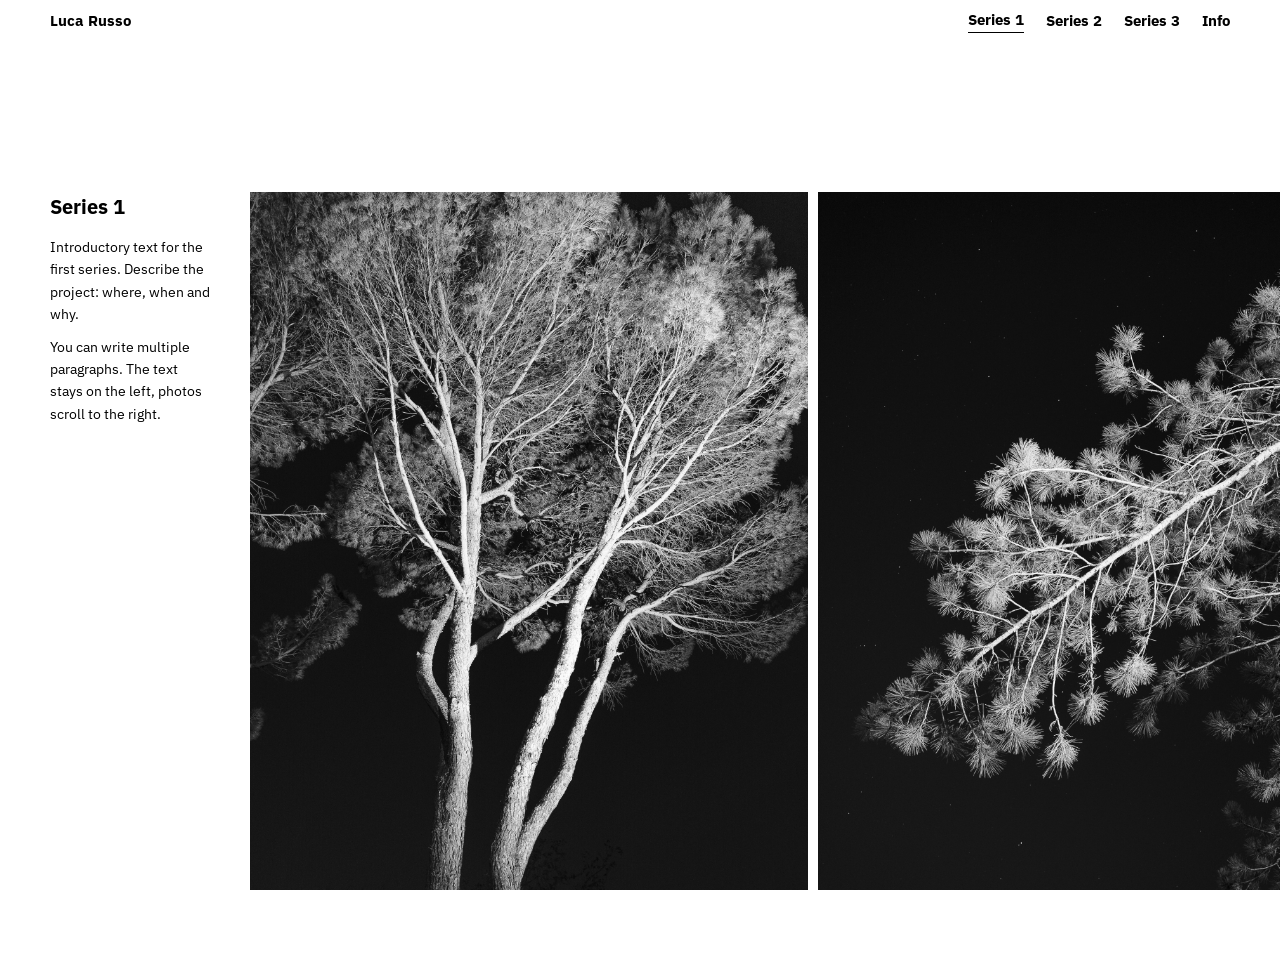
==== index.html @ ba155c57 "First commit" ====
<!DOCTYPE html>
<html lang="en">
<head>
  <meta charset="UTF-8">
  <meta name="viewport" content="width=device-width, initial-scale=1.0">
  <title>Portfolio</title>
  <link rel="icon" id="site-favicon" href="images/favicon.png">
  <link rel="stylesheet" href="css/style.css">
</head>
<body>
  <header data-header></header>
  <div class="page-body" id="page-body"></div>
  <script src="config.js"></script>
  <script src="js/portfolio.js"></script>
  <script>
    document.addEventListener('DOMContentLoaded', () => {
      const serie = PORTFOLIO_CONFIG.series[0];
      document.title = PORTFOLIO_CONFIG.photographer.name;
      buildHeader(serie.id);
      document.getElementById('page-body').innerHTML = buildSerie(serie);
    });
  </script>
</body>
</html>
---- css/style.css ----
@import url('https://fonts.googleapis.com/css2?family=IBM+Plex+Sans:wght@400;700&family=IBM+Plex+Mono:wght@400&display=swap');

*, *::before, *::after { box-sizing: border-box; margin: 0; padding: 0; }

:root {
  --bg:    #ffffff;
  --fg:    #000000;
  --muted: #888888;
  --font:  'IBM Plex Sans', Helvetica Neue, Arial, sans-serif;
  --mono:  'IBM Plex Mono', monospace;

  --header-h: 42px;

  /* Set by JS from config.js */
  --pad:                50px;
  --content-top-margin: 150px;   /* default; JS overrides via _applyViewportProps */
  --text-col-w:         200px;
  --text-margin-right:  40px;
  --text-margin-bottom: 0px;
  --photo-h:            780px;
  --photo-gap:          18px;
  --fs-nav:             15px;
  --fs-title:           20px;
  --fs-body:            14px;
  --fs-caption:         12px;
  --fs-info-links:      14px;
}

html { font-size: 16px; }
body { background: var(--bg); color: var(--fg); font-family: var(--font); font-weight: 400; line-height: 1.5; overflow-x: hidden; }
a { color: inherit; text-decoration: none; }
img { display: block; }

/* ── HEADER ──────────────────────────────────────────────── */
header {
  position: fixed;
  top: 0; left: 0; right: 0;
  height: var(--header-h);
  background: var(--bg);
  display: flex;
  align-items: center;
  justify-content: space-between;
  padding: 0 var(--pad);
  z-index: 100;
}
.site-name { font-weight: 700; font-size: var(--fs-nav); white-space: nowrap; flex-shrink: 0; }
.site-name a { color: var(--fg); }
nav { display: flex; gap: 22px; align-items: center; flex-shrink: 0; }
nav a { font-weight: 700; font-size: var(--fs-nav); white-space: nowrap; }
nav a.active { border-bottom: 1px solid var(--fg); }

/* ── PAGE BODY ───────────────────────────────────────────── */
.page-body {
  padding-top: calc(var(--header-h) + var(--content-top-margin));
  padding-bottom: 4rem;
}

/* ── TEXT COLUMN ─────────────────────────────────────────── */
.text-col,
.text-col-grid,
.about-text {
  flex: 0 0 var(--text-col-w);
  padding-right: var(--text-margin-right);
  padding-bottom: var(--text-margin-bottom);
}
.text-col h1,
.text-col-grid h1 { font-weight: 700; font-size: var(--fs-title); margin-bottom: 14px; }
.text-col p,
.text-col-grid p,
.about-text p { font-size: var(--fs-body); line-height: 1.6; margin-bottom: 10px; }
.text-col p:last-child,
.text-col-grid p:last-child,
.about-text p:last-child { margin-bottom: 0; }

/* ── HORIZONTAL SERIES ───────────────────────────────────── */
.series-row {
  display: flex;
  flex-wrap: nowrap;
  align-items: flex-start;
  overflow-x: auto;
  overflow-y: visible;
  scrollbar-width: none;
  -ms-overflow-style: none;
  padding-left: var(--pad);
  padding-right: var(--pad);
}
.series-row::-webkit-scrollbar { display: none; }

.photos-horizontal {
  display: flex;
  flex-wrap: nowrap;
  align-items: flex-start;
  gap: var(--photo-gap);
}
.photos-horizontal .photo-wrap { flex: 0 0 auto; }
.photos-horizontal .photo-wrap img {
  height: var(--photo-h);
  /* Prevent photos from ever overflowing the viewport vertically.
     Works on ALL devices without pointer or JS detection.
     vh fallback: subtracts 60px for browser chrome that old 100vh ignores.
     svh (Safari 15.4+, Chrome 108+): always the minimum visible area.
     max-height is a safety ceiling — on large desktop screens where
     photo-h is already smaller, these have zero effect. */
  max-height: calc(100vh  - var(--header-h) - var(--content-top-margin) - 60px);
  max-height: calc(100svh - var(--header-h) - var(--content-top-margin) - 10px);
  width: auto;
  max-width: none;
  display: block;
  background: #e8e8e8;
}

/* ── VERTICAL SERIES ─────────────────────────────────────── */
.series-vertical-wrap {
  display: flex;
  flex-wrap: nowrap;
  align-items: flex-start;
  padding-left: var(--pad);
  padding-right: var(--pad);
}
.photos-vertical {
  flex: 1 1 0;
  min-width: 0;
  display: flex;
  flex-direction: column;
  gap: var(--photo-gap);
}
.photos-vertical .vertical-photo img {
  max-width: 100%;
  background: #e8e8e8;
  display: block;
}

/* ── GRID SERIES ─────────────────────────────────────────── */
.series-grid-wrap {
  display: flex;
  flex-wrap: nowrap;
  align-items: flex-start;
  padding-left: var(--pad);
  padding-right: var(--pad);
}
.photos-grid {
  flex: 1 1 0;
  min-width: 0;
  display: flex;
  flex-direction: column;
  gap: var(--photo-gap);
}
.grid-row {
  display: flex;
  flex-direction: row;
  gap: var(--photo-gap);
  align-items: flex-start;
}
.grid-row .grid-photo { min-width: 0; box-sizing: border-box; }

/* ── SHARED ──────────────────────────────────────────────── */
.photo-wrap { cursor: default; }
.photo-caption {
  font-size: var(--fs-caption);
  color: var(--muted);
  margin-top: 5px;
  font-family: var(--mono);
}

/* ── ABOUT / INFO ────────────────────────────────────────── */

/* Random quote — centered, shown below the about block */
.info-quote {
  width: 100%;
  padding: 4rem var(--pad) 4rem;
  text-align: center;
  font-size: var(--fs-info-quote, 22px);
  line-height: 1.5;
}

.about-wrap { display: flex; align-items: flex-start; padding: 0 var(--pad); }
.about-photo {
  max-height: var(--photo-h);
  width: auto;
  max-width: 100%;
  background: #e8e8e8;
}
.about-links { margin-top: 20px; display: flex; flex-direction: column; gap: 5px; }
.about-links a { font-size: var(--fs-info-links); font-weight: 700; }

/* ═══════════════════════════════════════════════════════════
   RESPONSIVE
   ─────────────────────────────────────────────────────────
   pointer: coarse  = touch device (phone or tablet, any size)
   pointer: fine    = desktop/laptop with mouse (not affected)

   Touch landscape:
     → top margin 10px, pad 22px
     → horizontal photos fill viewport height (via min() in base)
     → vertical photos fill full screen width
     → grid: text above, 2 photos per row (configurable in future)

   Touch portrait (any size, pointer:coarse):
     → all layouts stack, text above photos
     → top margin 10px

   Phone portrait (≤ 640px, fine-grained):
     → 1 photo per row in grid, compact navbar
   ═══════════════════════════════════════════════════════════ */

/* ── Touch landscape: all phones + tablets in landscape ─── */
@media (orientation: landscape) and (pointer: coarse) {
  :root { --pad: 22px; }  /* margin set by JS */

  /* Horizontal layout must not scroll vertically.
     padding-bottom on .page-body pushes total height beyond viewport. */
  .page-body { padding-bottom: 0; }

  /* Horizontal photo height is handled in base CSS (min + dvh).
     --content-top-margin: 10px above gives photos more room on coarse-pointer devices. */

  /* Vertical photos: full screen width (override inline w-fraction) */
  .photos-vertical .vertical-photo { width: 100% !important; }
  .photos-vertical .vertical-photo img {
    width: 100% !important;
    height: auto !important;
  }

  /* Grid: text above; each row keeps its photos side-by-side, scaled to fit width */
  .series-grid-wrap { flex-direction: column; }
  .text-col-grid {
    flex: none; width: 100%;
    padding-right: 0; padding-bottom: 20px;
  }
  /* Each photo in a row shares the width equally (flex: 1 1 0) */
  .grid-photo {
    flex: 1 1 0 !important;
    min-width: 0 !important;
  }
  .grid-photo img { width: 100% !important; height: auto !important; }
}

/* ── Touch portrait: all phones + tablets in portrait ──────── */
@media (orientation: portrait) and (pointer: coarse) {
  :root { --pad: 22px; }  /* margin set by JS */

  /* Horizontal → vertical stack */
  .series-row { flex-direction: column; overflow-x: visible; }
  .text-col {
    flex: none; width: 100%;
    padding-right: 0; padding-bottom: 20px;
  }
  .photos-horizontal { flex-direction: column; width: 100%; overflow-x: visible; }
  .photos-horizontal .photo-wrap { flex: none; width: 100%; }
  .photos-horizontal .photo-wrap img {
    width: 100% !important;
    height: auto !important;
    max-width: none;
  }

  /* Vertical → text above, all photos full width */
  .series-vertical-wrap { flex-direction: column; }
  .series-vertical-wrap .text-col {
    flex: none; width: 100%;
    padding-right: 0; padding-bottom: 20px;
  }
  .photos-vertical .vertical-photo { width: 100% !important; }
  .photos-vertical .vertical-photo img {
    width: 100% !important;
    height: auto !important;
  }

  /* Grid → text above, 2 photos per row, natural ratio */
  .series-grid-wrap { flex-direction: column; }
  .text-col-grid {
    flex: none; width: 100%;
    padding-right: 0; padding-bottom: 20px;
  }
  .grid-row { flex-wrap: wrap; }
  .grid-photo {
    flex: 0 0 calc(50% - var(--photo-gap) / 2) !important;
    min-width: 0;
  }
  .grid-photo img { width: 100% !important; height: auto !important; }

  /* About */
  .about-wrap { flex-direction: column; gap: 20px; }
  .about-text { flex: none; width: 100%; padding-right: 0; }
}

/* ── Portrait ≤ 640px: phone portrait ───────────────────── */
@media (max-width: 640px) and (orientation: portrait) {
  :root { --pad: 14px; }

  header { gap: 10px; }
  .site-name { font-size: 12px; }
  nav { gap: 10px; }
  nav a { font-size: 12px; }

  /* Grid: 1 photo per row */
  .grid-photo { flex: 0 0 100% !important; }
}

/* ── JS class: touch-landscape (all touch devices in landscape,
   including fine-pointer like iPad + Apple Pencil that bypass
   the pointer:coarse media query above) ─────────────────── */
html.touch-landscape .page-body { padding-bottom: 0; }
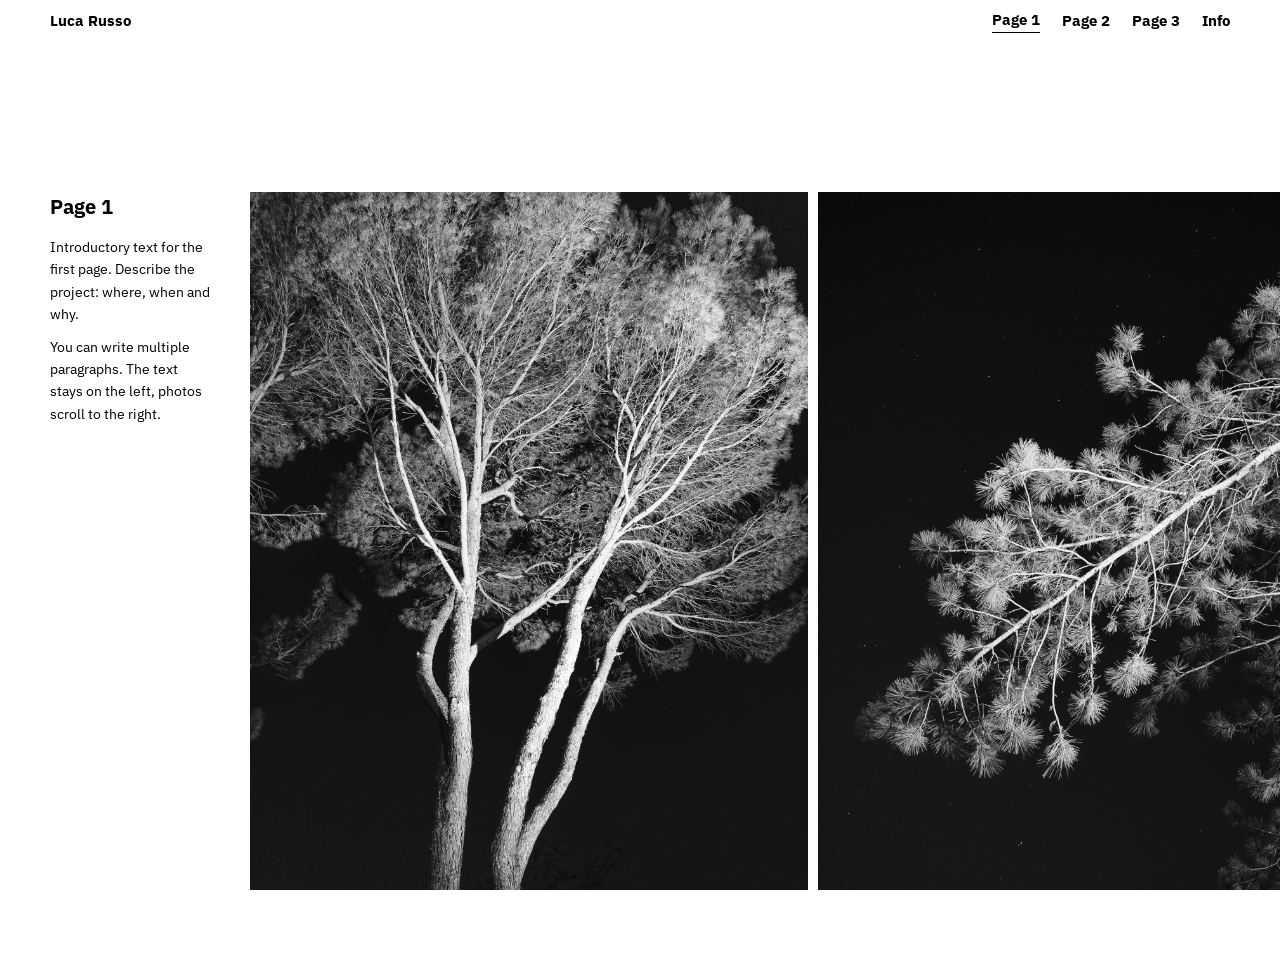
==== commit d331786f: "series to pages" ====
--- a/index.html
+++ b/index.html
@@ -14,10 +14,10 @@
   <script src="js/portfolio.js"></script>
   <script>
     document.addEventListener('DOMContentLoaded', () => {
-      const serie = PORTFOLIO_CONFIG.series[0];
+      const page = PORTFOLIO_CONFIG.pages[0];
       document.title = PORTFOLIO_CONFIG.photographer.name;
-      buildHeader(serie.id);
-      document.getElementById('page-body').innerHTML = buildSerie(serie);
+      buildHeader(page.id);
+      document.getElementById('page-body').innerHTML = buildPage(page);
     });
   </script>
 </body>
--- a/css/style.css
+++ b/css/style.css
@@ -72,8 +72,8 @@
 .text-col-grid p:last-child,
 .about-text p:last-child { margin-bottom: 0; }
 
-/* ── HORIZONTAL SERIES ───────────────────────────────────── */
-.series-row {
+/* ── HORIZONTAL PAGE ────────────────────────────────────────── */
+.page-row {
   display: flex;
   flex-wrap: nowrap;
   align-items: flex-start;
@@ -84,7 +84,7 @@
   padding-left: var(--pad);
   padding-right: var(--pad);
 }
-.series-row::-webkit-scrollbar { display: none; }
+.page-row::-webkit-scrollbar { display: none; }
 
 .photos-horizontal {
   display: flex;
@@ -109,8 +109,8 @@
   background: #e8e8e8;
 }
 
-/* ── VERTICAL SERIES ─────────────────────────────────────── */
-.series-vertical-wrap {
+/* ── VERTICAL PAGE ──────────────────────────────────────────── */
+.page-vertical-wrap {
   display: flex;
   flex-wrap: nowrap;
   align-items: flex-start;
@@ -130,8 +130,8 @@
   display: block;
 }
 
-/* ── GRID SERIES ─────────────────────────────────────────── */
-.series-grid-wrap {
+/* ── GRID PAGE ──────────────────────────────────────────────── */
+.page-grid-wrap {
   display: flex;
   flex-wrap: nowrap;
   align-items: flex-start;
@@ -211,6 +211,7 @@
      padding-bottom on .page-body pushes total height beyond viewport. */
   .page-body { padding-bottom: 0; }
 
+
   /* Horizontal photo height is handled in base CSS (min + dvh).
      --content-top-margin: 10px above gives photos more room on coarse-pointer devices. */
 
@@ -222,7 +223,7 @@
   }
 
   /* Grid: text above; each row keeps its photos side-by-side, scaled to fit width */
-  .series-grid-wrap { flex-direction: column; }
+  .page-grid-wrap { flex-direction: column; }
   .text-col-grid {
     flex: none; width: 100%;
     padding-right: 0; padding-bottom: 20px;
@@ -240,7 +241,7 @@
   :root { --pad: 22px; }  /* margin set by JS */
 
   /* Horizontal → vertical stack */
-  .series-row { flex-direction: column; overflow-x: visible; }
+  .page-row { flex-direction: column; overflow-x: visible; }
   .text-col {
     flex: none; width: 100%;
     padding-right: 0; padding-bottom: 20px;
@@ -254,8 +255,8 @@
   }
 
   /* Vertical → text above, all photos full width */
-  .series-vertical-wrap { flex-direction: column; }
-  .series-vertical-wrap .text-col {
+  .page-vertical-wrap { flex-direction: column; }
+  .page-vertical-wrap .text-col {
     flex: none; width: 100%;
     padding-right: 0; padding-bottom: 20px;
   }
@@ -266,7 +267,7 @@
   }
 
   /* Grid → text above, 2 photos per row, natural ratio */
-  .series-grid-wrap { flex-direction: column; }
+  .page-grid-wrap { flex-direction: column; }
   .text-col-grid {
     flex: none; width: 100%;
     padding-right: 0; padding-bottom: 20px;
@@ -300,3 +301,4 @@
    including fine-pointer like iPad + Apple Pencil that bypass
    the pointer:coarse media query above) ─────────────────── */
 html.touch-landscape .page-body { padding-bottom: 0; }
+
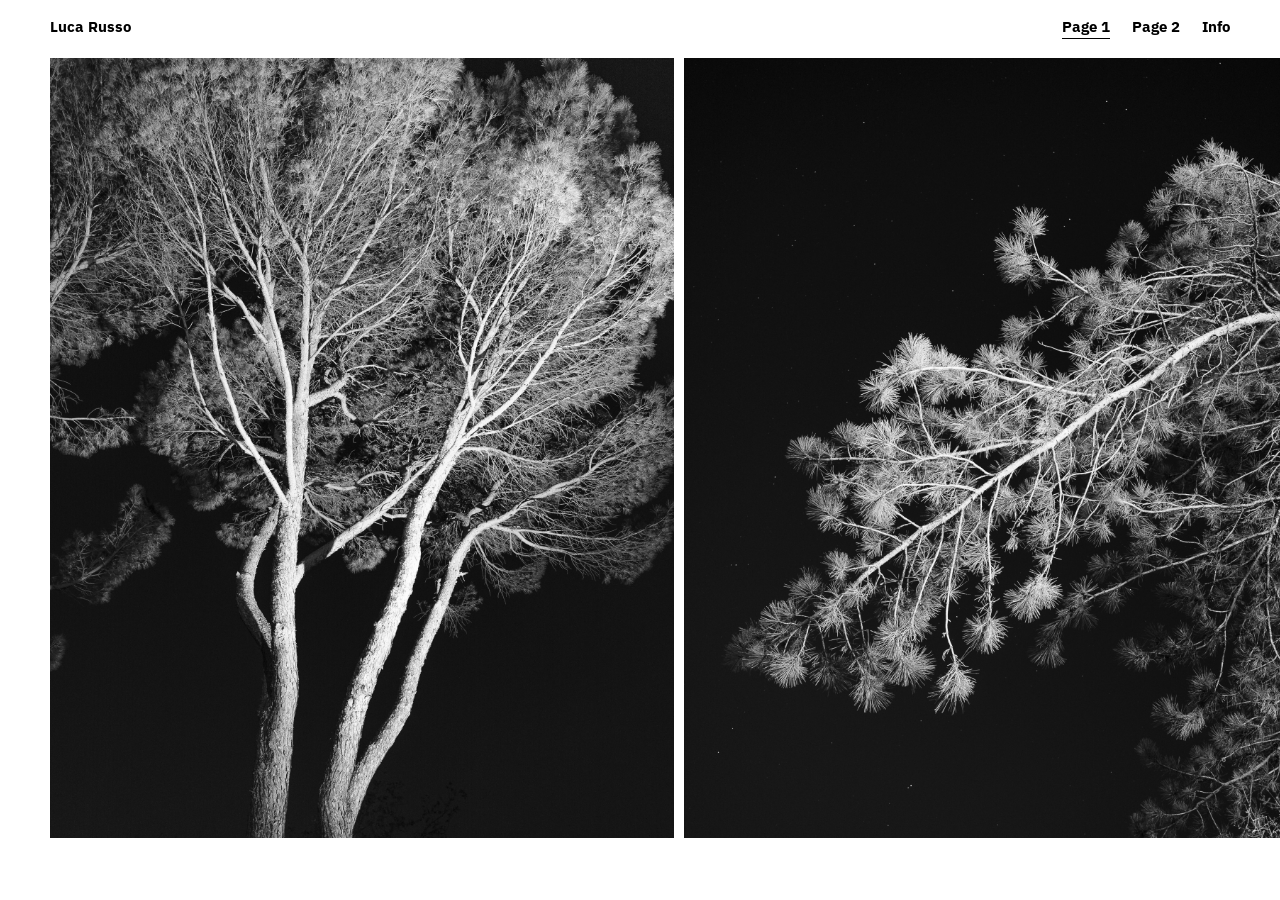
==== commit 3ad8faf0: "fix" ====
--- a/index.html
+++ b/index.html
@@ -15,7 +15,7 @@
   <script>
     document.addEventListener('DOMContentLoaded', () => {
       const page = PORTFOLIO_CONFIG.pages[0];
-      document.title = PORTFOLIO_CONFIG.photographer.name;
+      document.title = PORTFOLIO_CONFIG.info.name;
       buildHeader(page.id);
       document.getElementById('page-body').innerHTML = buildPage(page);
     });
--- a/css/style.css
+++ b/css/style.css
@@ -1,6 +1,12 @@
 @import url('https://fonts.googleapis.com/css2?family=IBM+Plex+Sans:wght@400;700&family=IBM+Plex+Mono:wght@400&display=swap');
 
 *, *::before, *::after { box-sizing: border-box; margin: 0; padding: 0; }
+
+/* ============================================================
+   DESIGN TOKENS
+   All values set here are overridden by JS from config.js,
+   except --header-h which is a fixed layout constant.
+   ============================================================ */
 
 :root {
   --bg:    #ffffff;
@@ -9,29 +15,49 @@
   --font:  'IBM Plex Sans', Helvetica Neue, Arial, sans-serif;
   --mono:  'IBM Plex Mono', monospace;
 
-  --header-h: 42px;
-
-  /* Set by JS from config.js */
+  --header-h:           55px;   /* fixed -- must match HEADER_H in portfolio.js */
+
+  /* Overridden by JS via applyLayoutSettings() */
   --pad:                50px;
-  --content-top-margin: 150px;   /* default; JS overrides via _applyViewportProps */
+  --content-top-margin: 0px;
   --text-col-w:         200px;
   --text-margin-right:  40px;
   --text-margin-bottom: 0px;
   --photo-h:            780px;
-  --photo-gap:          18px;
-  --fs-nav:             15px;
-  --fs-title:           20px;
-  --fs-body:            14px;
+  --photo-gap:          10px;
+  --fs-navLinks:        15px;
+  --fs-pageTitle:       20px;
+  --fs-bodyText:        14px;
   --fs-caption:         12px;
-  --fs-info-links:      14px;
-}
+  --fs-infoLinks:       14px;
+  --fs-infoQuote:       14px;
+}
+
+/* ============================================================
+   BASE
+   ============================================================ */
 
 html { font-size: 16px; }
-body { background: var(--bg); color: var(--fg); font-family: var(--font); font-weight: 400; line-height: 1.5; overflow-x: hidden; }
-a { color: inherit; text-decoration: none; }
+body {
+  background: var(--bg);
+  color: var(--fg);
+  font-family: var(--font);
+  font-weight: 400;
+  line-height: 1.5;
+  /* Horizontal scroll is enabled only on horizontal-layout pages.
+     JS adds .layout-horizontal to <html> to switch between the two. */
+}
+html.layout-horizontal body         { overflow-x: auto; }
+html:not(.layout-horizontal) body   { overflow-x: hidden; }
+
+a   { color: inherit; text-decoration: none; }
 img { display: block; }
 
-/* ── HEADER ──────────────────────────────────────────────── */
+/* ============================================================
+   HEADER
+   Fixed across all pages.
+   ============================================================ */
+
 header {
   position: fixed;
   top: 0; left: 0; right: 0;
@@ -40,22 +66,35 @@
   display: flex;
   align-items: center;
   justify-content: space-between;
-  padding: 0 var(--pad);
+  padding: 20px var(--pad);
   z-index: 100;
 }
-.site-name { font-weight: 700; font-size: var(--fs-nav); white-space: nowrap; flex-shrink: 0; }
-.site-name a { color: var(--fg); }
-nav { display: flex; gap: 22px; align-items: center; flex-shrink: 0; }
-nav a { font-weight: 700; font-size: var(--fs-nav); white-space: nowrap; }
-nav a.active { border-bottom: 1px solid var(--fg); }
-
-/* ── PAGE BODY ───────────────────────────────────────────── */
+.site-name        { font-weight: 700; font-size: var(--fs-navLinks); white-space: nowrap; flex-shrink: 0; }
+.site-name a      { color: var(--fg); }
+nav               { display: flex; gap: 22px; align-items: center; flex-shrink: 0; }
+nav a             { font-weight: 700; font-size: var(--fs-navLinks); white-space: nowrap; }
+nav a.active      { border-bottom: 1px solid var(--fg); }
+
+/* ============================================================
+   PAGE BODY
+   Top padding makes room for the fixed header + config margin.
+   ============================================================ */
+
 .page-body {
   padding-top: calc(var(--header-h) + var(--content-top-margin));
   padding-bottom: 4rem;
 }
-
-/* ── TEXT COLUMN ─────────────────────────────────────────── */
+/* No bottom padding on horizontal pages -- min-height on .page-row
+   already fills the viewport; extra padding would cause vertical overflow. */
+html.layout-horizontal .page-body { padding-bottom: 0; }
+
+/* ============================================================
+   TEXT COLUMN
+   Left column rendered by _buildTextColumn().
+   Used in horizontal (.text-col) and grid (.text-col-grid) pages.
+   Geometry overrides are injected inline by JS.
+   ============================================================ */
+
 .text-col,
 .text-col-grid,
 .about-text {
@@ -63,53 +102,50 @@
   padding-right: var(--text-margin-right);
   padding-bottom: var(--text-margin-bottom);
 }
-.text-col h1,
-.text-col-grid h1 { font-weight: 700; font-size: var(--fs-title); margin-bottom: 14px; }
-.text-col p,
-.text-col-grid p,
-.about-text p { font-size: var(--fs-body); line-height: 1.6; margin-bottom: 10px; }
-.text-col p:last-child,
-.text-col-grid p:last-child,
-.about-text p:last-child { margin-bottom: 0; }
-
-/* ── HORIZONTAL PAGE ────────────────────────────────────────── */
-.page-row {
-  display: flex;
-  flex-wrap: nowrap;
-  align-items: flex-start;
-  overflow-x: auto;
-  overflow-y: visible;
-  scrollbar-width: none;
-  -ms-overflow-style: none;
+
+/* ============================================================
+   HORIZONTAL PAGE
+   Body scrolls left to right (see overflow rule above).
+   ============================================================ */
+
+.page-row-outer {
   padding-left: var(--pad);
   padding-right: var(--pad);
 }
-.page-row::-webkit-scrollbar { display: none; }
-
+.page-row {
+  display: flex;
+  flex-wrap: nowrap;
+  align-items: flex-start; /* overridden by contentAlign classes below */
+  /* min-height needed so align-items center/bottom has space to work */
+  min-height: calc(100svh - var(--header-h) - var(--content-top-margin));
+  min-height: calc(100vh  - var(--header-h) - var(--content-top-margin) - 60px); /* fallback */
+}
+/* contentAlign on horizontal pages: aligns all items vertically */
+.page-row.align-top    { align-items: flex-start; }
+.page-row.align-center { align-items: center; }
+.page-row.align-bottom { align-items: flex-end; }
 .photos-horizontal {
   display: flex;
   flex-wrap: nowrap;
-  align-items: flex-start;
+  align-items: inherit; /* inherits from .page-row so all items align consistently */
   gap: var(--photo-gap);
 }
 .photos-horizontal .photo-wrap { flex: 0 0 auto; }
 .photos-horizontal .photo-wrap img {
   height: var(--photo-h);
-  /* Prevent photos from ever overflowing the viewport vertically.
-     Works on ALL devices without pointer or JS detection.
-     vh fallback: subtracts 60px for browser chrome that old 100vh ignores.
-     svh (Safari 15.4+, Chrome 108+): always the minimum visible area.
-     max-height is a safety ceiling — on large desktop screens where
-     photo-h is already smaller, these have zero effect. */
-  max-height: calc(100vh  - var(--header-h) - var(--content-top-margin) - 60px);
+  /* Cap to actual visible area -- h in config is a desired maximum */
   max-height: calc(100svh - var(--header-h) - var(--content-top-margin) - 10px);
+  max-height: calc(100vh  - var(--header-h) - var(--content-top-margin) - 60px); /* fallback */
   width: auto;
-  max-width: none;
+  max-width: 90vw; /* prevent a single portrait image from spanning the full viewport */
   display: block;
   background: #e8e8e8;
 }
 
-/* ── VERTICAL PAGE ──────────────────────────────────────────── */
+/* ============================================================
+   VERTICAL PAGE
+   ============================================================ */
+
 .page-vertical-wrap {
   display: flex;
   flex-wrap: nowrap;
@@ -117,8 +153,23 @@
   padding-left: var(--pad);
   padding-right: var(--pad);
 }
+/* contentAlign shifts the inner block within the page width.
+   Only visible when photos have an explicit w narrower than 100%. */
+.page-vertical-wrap.align-left   { justify-content: flex-start; }
+.page-vertical-wrap.align-center { justify-content: center; }
+.page-vertical-wrap.align-right  { justify-content: flex-end; }
+
+.vertical-inner {
+  display: flex;
+  flex-wrap: nowrap;
+  align-items: flex-start;
+  /* flex: 0 1 auto -- shrinks if needed but does not grow beyond natural width,
+     so justify-content on the parent wrapper can actually shift it. */
+  flex: 0 1 auto;
+  min-width: 0;
+}
 .photos-vertical {
-  flex: 1 1 0;
+  flex: 0 1 auto;  /* shrinks to content width so contentAlign can position it */
   min-width: 0;
   display: flex;
   flex-direction: column;
@@ -126,11 +177,16 @@
 }
 .photos-vertical .vertical-photo img {
   max-width: 100%;
+  max-height: calc(100svh - var(--header-h) - 20px);
+  max-height: calc(100vh  - var(--header-h) - 80px); /* fallback */
   background: #e8e8e8;
   display: block;
 }
 
-/* ── GRID PAGE ──────────────────────────────────────────────── */
+/* ============================================================
+   GRID PAGE
+   ============================================================ */
+
 .page-grid-wrap {
   display: flex;
   flex-wrap: nowrap;
@@ -138,8 +194,20 @@
   padding-left: var(--pad);
   padding-right: var(--pad);
 }
+.page-grid-wrap.align-left   { justify-content: flex-start; }
+.page-grid-wrap.align-center { justify-content: center; }
+.page-grid-wrap.align-right  { justify-content: flex-end; }
+
+.grid-inner {
+  display: flex;
+  flex-wrap: nowrap;
+  align-items: flex-start;
+  /* flex: 0 1 auto -- same rationale as .vertical-inner */
+  flex: 0 1 auto;
+  min-width: 0;
+}
 .photos-grid {
-  flex: 1 1 0;
+  flex: 0 1 auto;  /* shrinks to content width so contentAlign can position it */
   min-width: 0;
   display: flex;
   flex-direction: column;
@@ -152,8 +220,15 @@
   align-items: flex-start;
 }
 .grid-row .grid-photo { min-width: 0; box-sizing: border-box; }
-
-/* ── SHARED ──────────────────────────────────────────────── */
+.grid-photo img {
+  max-height: calc(100svh - var(--header-h) - 20px);
+  max-height: calc(100vh  - var(--header-h) - 80px); /* fallback */
+}
+
+/* ============================================================
+   SHARED PHOTO / CAPTION
+   ============================================================ */
+
 .photo-wrap { cursor: default; }
 .photo-caption {
   font-size: var(--fs-caption);
@@ -162,18 +237,54 @@
   font-family: var(--mono);
 }
 
-/* ── ABOUT / INFO ────────────────────────────────────────── */
-
-/* Random quote — centered, shown below the about block */
+/* ============================================================
+   TEXT BOX
+   Inline text element inside the photo sequence.
+   In horizontal layout: fixed height to align with adjacent photos.
+   In vertical / grid layout: height is auto (fits content).
+   Width, padding and justify-content are injected inline by JS.
+   ============================================================ */
+
+.text-box {
+  flex: 0 0 auto;
+  display: flex;
+  flex-direction: column;
+  height: auto;            /* vertical / grid: shrinks to content */
+  font-family: var(--font);
+  line-height: 1.6;
+  color: var(--fg);
+  background: transparent;
+  overflow: hidden;
+}
+/* Horizontal layout only: match the height of adjacent photos */
+.photos-horizontal .text-box {
+  height: var(--photo-h);
+  max-height: calc(100svh - var(--header-h) - var(--content-top-margin) - 10px);
+  max-height: calc(100vh  - var(--header-h) - var(--content-top-margin) - 60px); /* fallback */
+}
+.text-box-inner {
+  display: flex;
+  flex-direction: column;
+  gap: 6px;
+}
+.text-box-block span { display: block; }
+
+/* ============================================================
+   ABOUT / INFO PAGE
+   ============================================================ */
+
 .info-quote {
   width: 100%;
-  padding: 4rem var(--pad) 4rem;
+  padding: 4rem var(--pad);
   text-align: center;
-  font-size: var(--fs-info-quote, 22px);
+  font-size: var(--fs-infoQuote);
   line-height: 1.5;
 }
-
-.about-wrap { display: flex; align-items: flex-start; padding: 0 var(--pad); }
+.about-wrap {
+  display: flex;
+  align-items: flex-start;
+  padding: 0 var(--pad);
+}
 .about-photo {
   max-height: var(--photo-h);
   width: auto;
@@ -181,124 +292,97 @@
   background: #e8e8e8;
 }
 .about-links { margin-top: 20px; display: flex; flex-direction: column; gap: 5px; }
-.about-links a { font-size: var(--fs-info-links); font-weight: 700; }
-
-/* ═══════════════════════════════════════════════════════════
-   RESPONSIVE
-   ─────────────────────────────────────────────────────────
-   pointer: coarse  = touch device (phone or tablet, any size)
-   pointer: fine    = desktop/laptop with mouse (not affected)
-
-   Touch landscape:
-     → top margin 10px, pad 22px
-     → horizontal photos fill viewport height (via min() in base)
-     → vertical photos fill full screen width
-     → grid: text above, 2 photos per row (configurable in future)
-
-   Touch portrait (any size, pointer:coarse):
-     → all layouts stack, text above photos
-     → top margin 10px
-
-   Phone portrait (≤ 640px, fine-grained):
-     → 1 photo per row in grid, compact navbar
-   ═══════════════════════════════════════════════════════════ */
-
-/* ── Touch landscape: all phones + tablets in landscape ─── */
-@media (orientation: landscape) and (pointer: coarse) {
-  :root { --pad: 22px; }  /* margin set by JS */
-
-  /* Horizontal layout must not scroll vertically.
-     padding-bottom on .page-body pushes total height beyond viewport. */
-  .page-body { padding-bottom: 0; }
-
-
-  /* Horizontal photo height is handled in base CSS (min + dvh).
-     --content-top-margin: 10px above gives photos more room on coarse-pointer devices. */
-
-  /* Vertical photos: full screen width (override inline w-fraction) */
-  .photos-vertical .vertical-photo { width: 100% !important; }
-  .photos-vertical .vertical-photo img {
-    width: 100% !important;
-    height: auto !important;
-  }
-
-  /* Grid: text above; each row keeps its photos side-by-side, scaled to fit width */
-  .page-grid-wrap { flex-direction: column; }
-  .text-col-grid {
-    flex: none; width: 100%;
-    padding-right: 0; padding-bottom: 20px;
-  }
-  /* Each photo in a row shares the width equally (flex: 1 1 0) */
-  .grid-photo {
-    flex: 1 1 0 !important;
-    min-width: 0 !important;
-  }
-  .grid-photo img { width: 100% !important; height: auto !important; }
-}
-
-/* ── Touch portrait: all phones + tablets in portrait ──────── */
-@media (orientation: portrait) and (pointer: coarse) {
-  :root { --pad: 22px; }  /* margin set by JS */
-
-  /* Horizontal → vertical stack */
+.about-links a { font-size: var(--fs-infoLinks); font-weight: 700; }
+
+/* ============================================================
+   RESPONSIVE — TOUCH DEVICES
+   All touch devices (phone and tablet, any orientation) collapse
+   to a simple vertical stack: text column above, photos full width.
+   No distinction between portrait and landscape.
+
+   Detection:
+     pointer: coarse  — CSS, catches most touch screens
+     html.is-touch    — JS class for iPad + Apple Pencil
+                        (pointer: fine but maxTouchPoints > 0)
+   ============================================================ */
+
+@media (pointer: coarse) {
+  :root { --pad: 22px; --content-top-margin: 20px; }
+
+  header { gap: 10px; }
+  .site-name { font-size: 13px; }
+  nav { gap: 14px; }
+  nav a { font-size: 13px; }
+
+  .page-body { padding-bottom: 2rem; }
+
+  /* Horizontal -> vertical stack */
+  html.layout-horizontal body { overflow-x: hidden; }
   .page-row { flex-direction: column; overflow-x: visible; }
-  .text-col {
-    flex: none; width: 100%;
-    padding-right: 0; padding-bottom: 20px;
-  }
+  .text-col { flex: none; width: 100%; padding-right: 0; padding-bottom: 16px; }
   .photos-horizontal { flex-direction: column; width: 100%; overflow-x: visible; }
   .photos-horizontal .photo-wrap { flex: none; width: 100%; }
   .photos-horizontal .photo-wrap img {
-    width: 100% !important;
-    height: auto !important;
-    max-width: none;
-  }
-
-  /* Vertical → text above, all photos full width */
-  .page-vertical-wrap { flex-direction: column; }
-  .page-vertical-wrap .text-col {
-    flex: none; width: 100%;
-    padding-right: 0; padding-bottom: 20px;
-  }
+    width: 100% !important; height: auto !important;
+    max-width: none; max-height: none;
+  }
+  .photos-horizontal .text-box {
+    width: 100% !important; height: auto !important;
+    max-height: none; min-height: 60px;
+  }
+
+  /* Vertical -> text above, photos full width */
+  .page-vertical-wrap { flex-direction: column; justify-content: flex-start !important; }
+  .vertical-inner { flex-direction: column; width: 100%; flex: none; }
+  .page-vertical-wrap .text-col { flex: none; width: 100%; padding-right: 0; padding-bottom: 16px; }
+  .photos-vertical { flex: none; width: 100%; }
   .photos-vertical .vertical-photo { width: 100% !important; }
   .photos-vertical .vertical-photo img {
-    width: 100% !important;
-    height: auto !important;
-  }
-
-  /* Grid → text above, 2 photos per row, natural ratio */
-  .page-grid-wrap { flex-direction: column; }
-  .text-col-grid {
-    flex: none; width: 100%;
-    padding-right: 0; padding-bottom: 20px;
-  }
+    width: 100% !important; height: auto !important; max-height: none;
+  }
+  .photos-vertical .text-box {
+    width: 100% !important; height: auto !important;
+    max-height: none; min-height: 60px;
+  }
+
+  /* Grid -> text above, 2 items per row */
+  .page-grid-wrap { flex-direction: column; justify-content: flex-start !important; }
+  .grid-inner { flex-direction: column; width: 100%; flex: none; }
+  .text-col-grid { flex: none; width: 100%; padding-right: 0; padding-bottom: 16px; }
   .grid-row { flex-wrap: wrap; }
-  .grid-photo {
+  .grid-photo { flex: 0 0 calc(50% - var(--photo-gap) / 2) !important; min-width: 0; }
+  .grid-photo img { width: 100% !important; height: auto !important; max-height: none; }
+  .grid-row .text-box {
     flex: 0 0 calc(50% - var(--photo-gap) / 2) !important;
-    min-width: 0;
-  }
-  .grid-photo img { width: 100% !important; height: auto !important; }
+    width: auto !important; height: auto !important;
+    max-height: none; min-height: 60px;
+  }
 
   /* About */
   .about-wrap { flex-direction: column; gap: 20px; }
   .about-text { flex: none; width: 100%; padding-right: 0; }
 }
 
-/* ── Portrait ≤ 640px: phone portrait ───────────────────── */
-@media (max-width: 640px) and (orientation: portrait) {
+/* Phone: single-column grid, tighter padding */
+@media (pointer: coarse) and (max-width: 600px) {
   :root { --pad: 14px; }
-
-  header { gap: 10px; }
   .site-name { font-size: 12px; }
   nav { gap: 10px; }
   nav a { font-size: 12px; }
-
-  /* Grid: 1 photo per row */
   .grid-photo { flex: 0 0 100% !important; }
-}
-
-/* ── JS class: touch-landscape (all touch devices in landscape,
-   including fine-pointer like iPad + Apple Pencil that bypass
-   the pointer:coarse media query above) ─────────────────── */
-html.touch-landscape .page-body { padding-bottom: 0; }
-
+  .grid-row .text-box { flex: 0 0 100% !important; }
+}
+
+/* iPad + Apple Pencil: pointer is fine but screen is touch */
+html.is-touch .page-body { padding-bottom: 2rem; }
+html.is-touch .page-row { flex-direction: column; overflow-x: visible; }
+html.is-touch .photos-horizontal { flex-direction: column; width: 100%; }
+html.is-touch .photos-horizontal .photo-wrap { flex: none; width: 100%; }
+html.is-touch .photos-horizontal .photo-wrap img { width: 100% !important; height: auto !important; max-height: none; }
+html.is-touch .page-vertical-wrap { flex-direction: column; }
+html.is-touch .vertical-inner { flex-direction: column; width: 100%; }
+html.is-touch .photos-vertical .vertical-photo img { width: 100% !important; height: auto !important; max-height: none; }
+html.is-touch .page-grid-wrap { flex-direction: column; }
+html.is-touch .grid-inner { flex-direction: column; width: 100%; }
+html.is-touch .grid-photo { flex: 0 0 calc(50% - var(--photo-gap) / 2) !important; }
+html.is-touch .grid-photo img { width: 100% !important; height: auto !important; max-height: none; }
